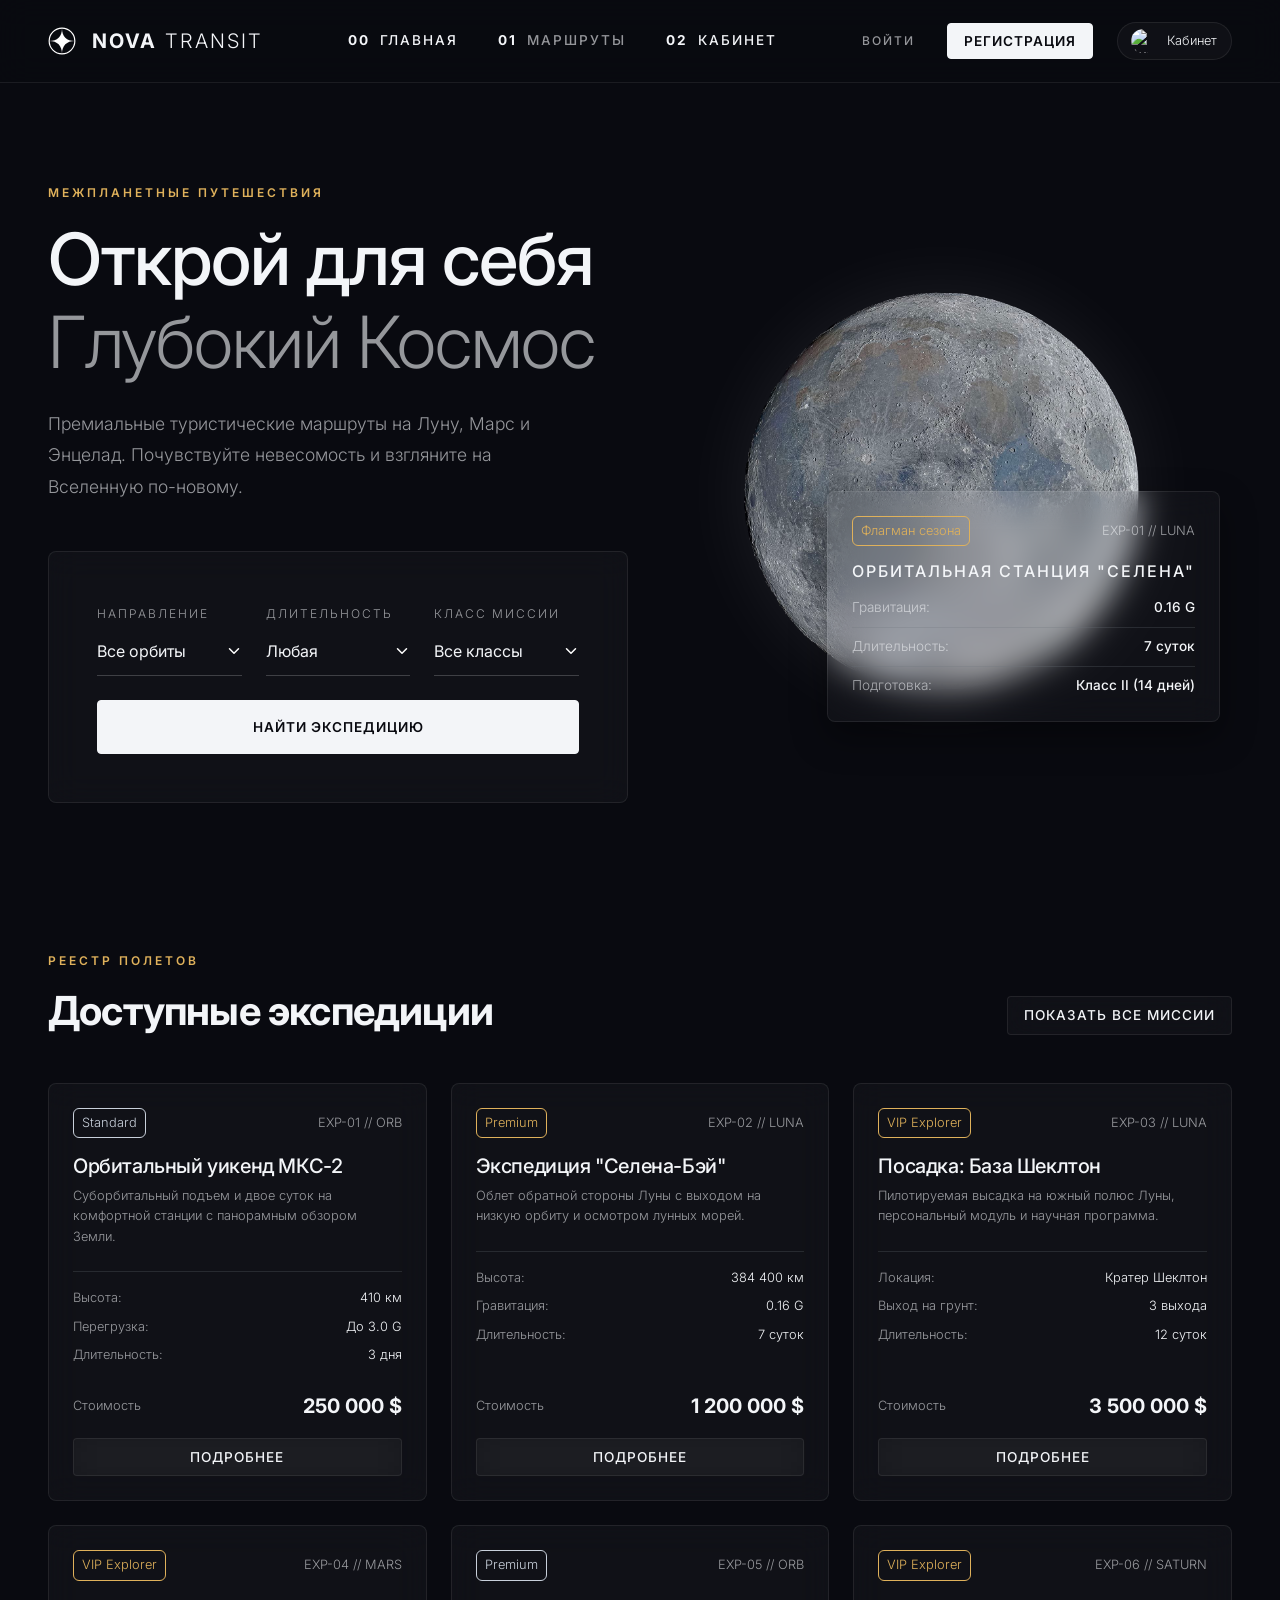
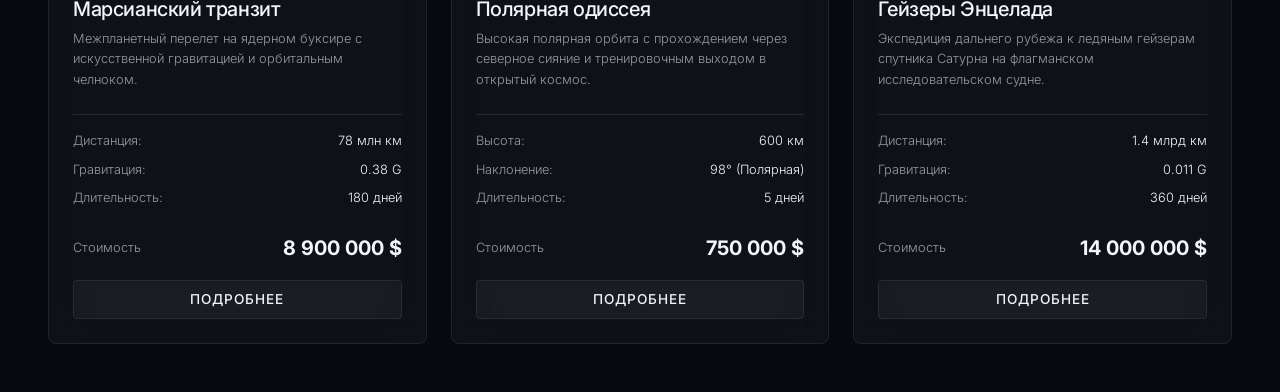
==== J3214/Демьянов Фёдор/lab_02/index.html @ 319d7191 "chore(lab2): init lab2 workspace, setup git branch and install json-server" ====
<!DOCTYPE html>
<html lang="ru" data-bs-theme="dark">

<head>
    <meta charset="UTF-8">
    <meta name="viewport" content="width=device-width, initial-scale=1.0">
    <title>AstroTour | Космический туризм</title>
    <!-- Бутстрап -->
    <link href="https://cdn.jsdelivr.net/npm/bootstrap@5.3.3/dist/css/bootstrap.min.css" rel="stylesheet"
        crossorigin="anonymous">
    <!-- Шрифты от гугла -->
    <link href="https://fonts.googleapis.com/css2?family=Inter:wght@300;400;500;600&display=swap" rel="stylesheet">
    <!-- CSS -->
    <link rel="stylesheet" href="style.css">
</head>

<body>

    <!-- Верхнее меню -->
    <nav class="navbar navbar-expand-lg sticky-top glass-navbar">
        <div class="container-fluid custom-container px-4 px-md-5">
            <a class="navbar-brand d-flex align-items-center gap-2" href="index.html">
                <svg width="28" height="28" viewBox="0 0 24 24" fill="none" xmlns="http://www.w3.org/2000/svg">
                    <circle cx="12" cy="12" r="11" stroke="white" stroke-width="1" />
                    <path d="M12 1 C12 8 16 12 23 12 C16 12 12 16 12 23 C12 16 8 12 1 12 C8 12 12 8 12 1 Z"
                        fill="white" />
                </svg>
                <span class="fw-bold ms-2">Nova</span><span class="fw-light">Transit</span>
            </a>
            <button class="navbar-toggler shadow-none" type="button" data-bs-toggle="collapse"
                data-bs-target="#navbarNav" aria-controls="navbarNav" aria-expanded="false"
                aria-label="Переключатель навигации">
                <span class="navbar-toggler-icon"></span>
            </button>
            <div class="collapse navbar-collapse" id="navbarNav">
                <ul class="navbar-nav mx-auto mb-2 mb-lg-0 gap-4">
                    <li class="nav-item">
                        <a class="nav-link active" aria-current="page" href="index.html"><span
                                class="fw-bold me-1 text-main">00</span> Главная</a>
                    </li>
                    <li class="nav-item">
                        <a class="nav-link" href="#catalog"><span class="fw-bold me-1 text-main">01</span> Маршруты</a>
                    </li>
                    <li class="nav-item">
                        <a class="nav-link active" aria-current="page" href="dashboard.html"><span
                                class="fw-bold me-1 text-main">02</span> Кабинет</a>
                    </li>
                </ul>
                <div class="d-flex align-items-center gap-3 mt-4 mt-lg-0">
                    <a href="login.html" class="nav-link letter-spacing-2 text-uppercase"
                        style="font-size: 0.75rem;">Войти</a>
                    <a href="register.html" class="btn btn-accent"
                        style="font-size: 0.85rem; padding: 0.4rem 1rem;">Регистрация</a>

                    <a href="dashboard.html" class="profile-nav-btn ms-2">
                        <img src="https://ui-avatars.com/api/?name=J+D&background=1a1e29&color=c8d0db&size=32"
                            alt="Avatar" width="24" height="24" class="rounded-circle">
                        <span class="d-none d-sm-inline">Кабинет</span>
                    </a>
                </div>
            </div>
        </div>
    </nav>

    <!-- Главный экран -->
    <section class="hero-section d-flex align-items-center">
        <div class="container-fluid custom-container position-relative z-1 px-4 px-md-5">
            <div class="row align-items-center py-5">

                <!-- Левая колонка -->
                <div class="col-lg-6 col-xl-6 text-center text-lg-start">
                    <span class="badge-premium">Межпланетные путешествия</span>
                    <h1 class="hero-title display-2 mb-4">
                        Открой для себя<br>
                        <span class="fw-light text-muted-custom">Глубокий Космос</span>
                    </h1>
                    <p class="hero-subtitle mb-5 mx-auto mx-lg-0" style="max-width: 500px;">
                        Премиальные туристические маршруты на Луну, Марс и Энцелад. Почувствуйте невесомость и взгляните
                        на Вселенную по-новому.
                    </p>

                    <!-- Панель поиска и фильтрации -->
                    <div id="searchPanel" class="search-panel glass-panel p-4 p-md-5 mt-4">
                        <form class="row g-4">
                            <!-- Верхний ярус: фильтры -->
                            <div class="col-md-4">
                                <label for="destination" class="form-label">Направление</label>
                                <select id="destination" class="form-select glass-input shadow-none">
                                    <option value="" selected>Все орбиты</option>
                                    <option value="earth">Орбита Земли</option>
                                    <option value="moon">Луна</option>
                                    <option value="mars">Марс</option>
                                    <option value="enceladus">Энцелад</option>
                                </select>
                            </div>

                            <div class="col-md-4">
                                <label for="duration" class="form-label">Длительность</label>
                                <select id="duration" class="form-select glass-input shadow-none">
                                    <option value="" selected>Любая</option>
                                    <option value="short">До 7 суток</option>
                                    <option value="long">Более 7 суток</option>
                                </select>
                            </div>

                            <div class="col-md-4">
                                <label for="budget" class="form-label">Класс миссии</label>
                                <select id="budget" class="form-select glass-input shadow-none">
                                    <option value="" selected>Все классы</option>
                                    <option value="standard">Standard</option>
                                    <option value="premium">Premium</option>
                                    <option value="vip">VIP Explorer</option>
                                </select>
                            </div>

                            <!-- Нижний ярус: кнопка -->
                            <div class="col-12 mt-4">
                                <button type="button" id="findMissionBtn"
                                    class="btn btn-accent w-100 py-3 letter-spacing-2 fs-7">
                                    Найти экспедицию
                                </button>
                            </div>
                        </form>
                    </div>
                </div>

                <!-- Правая колонка: динамическая карточка планеты -->
                <div class="col-lg-6 col-xl-6 mt-5 mt-lg-0">
                    <div class="planet-wrapper">
                        <!-- Все 4 изображения предзагружены и наложены друг на друга -->
                        <img src="assets/images/Earth.png" alt="Орбита Земли" class="planet-img" data-planet="earth">
                        <img src="assets/images/Moon.png" alt="Луна" class="planet-img active" data-planet="moon">
                        <img src="assets/images/Mars.png" alt="Марс" class="planet-img" data-planet="mars">
                        <img src="assets/images/Encelade.png" alt="Энцелад" class="planet-img" data-planet="enceladus">

                        <!-- Карточка характеристик поверх них -->
                        <div class="safety-card glass-panel p-4">
                            <div class="d-flex justify-content-between align-items-center mb-3">
                                <span id="heroPlanetBadge" class="badge-gold px-2 py-1 fs-7 rounded">Флагман
                                    сезона</span>
                                <span id="heroPlanetCode" class="text-muted-custom fs-7">EXP-01 // LUNA</span>
                            </div>
                            <h4 id="heroPlanetTitle" class="text-uppercase letter-spacing-2 fs-6 text-main mb-3">
                                Орбитальная станция "Селена"</h4>
                            <ul class="list-unstyled mb-0 safety-list">
                                <li
                                    class="d-flex justify-content-between mb-2 border-bottom border-secondary border-opacity-25 pb-2">
                                    <span class="text-muted-custom">Гравитация:</span>
                                    <span id="heroPlanetGravity" class="fw-medium text-main">0.16 G</span>
                                </li>
                                <li
                                    class="d-flex justify-content-between mb-2 border-bottom border-secondary border-opacity-25 pb-2">
                                    <span class="text-muted-custom">Длительность:</span>
                                    <span id="heroPlanetDuration" class="fw-medium text-main">7 суток</span>
                                </li>
                                <li class="d-flex justify-content-between">
                                    <span class="text-muted-custom">Подготовка:</span>
                                    <span id="heroPlanetTraining" class="fw-medium text-main">Класс II (14 дней)</span>
                                </li>
                            </ul>
                        </div>
                    </div>
                </div>
            </div>
    </section>
    <!-- Секция каталога экспедиций -->
    <section id="catalog" class="py-5">
        <div class="container-fluid custom-container px-4 px-md-5">

            <!-- Заголовок каталога и быстрый сброс -->
            <div class="d-flex flex-column flex-md-row justify-content-between align-items-md-end mb-5">
                <div>
                    <span class="badge-premium">Реестр полетов</span>
                    <h2 class="display-6 fw-bold text-main mb-0">Доступные экспедиции</h2>
                </div>
                <div class="mt-3 mt-md-0 d-flex gap-2">
                    <button type="button" id="resetFilterBtn" class="btn btn-glass fs-7 py-2 px-3">
                        Показать все миссии
                    </button>
                </div>
            </div>

            <!-- Сообщение, если ничего не найдено по фильтрам -->
            <div id="noResults" class="glass-panel text-center p-5 d-none">
                <h4 class="text-main mb-2">Экспедиций не найдено</h4>
                <p class="text-muted-custom mb-4">По выбранным параметрам нет доступных стартовых окон. Попробуйте
                    изменить фильтры.</p>
                <button type="button" class="btn btn-accent py-2 px-4"
                    onclick="document.getElementById('resetFilterBtn').click()">Сбросить фильтры</button>
            </div>

            <!-- Сетка карточек -->
            <div class="row row-cols-1 row-cols-md-2 row-cols-lg-3 g-4" id="missionsGrid">

                <!-- Карточка 1: Орбита Земли (Standard) -->
                <div class="col mission-card-item" data-destination="earth" data-budget="standard"
                    data-duration="short">
                    <div class="glass-panel h-100 p-4 d-flex flex-column justify-content-between">
                        <div>
                            <div class="d-flex justify-content-between align-items-center mb-3">
                                <span class="badge-silver px-2 py-1 fs-7 rounded">Standard</span>
                                <span class="text-muted-custom fs-7">EXP-01 // ORB</span>
                            </div>
                            <h4 class="text-main fs-5 mb-2">Орбитальный уикенд МКС-2</h4>
                            <p class="text-muted-custom fs-7 mb-4">Суборбитальный подъем и двое суток на комфортной
                                станции с панорамным обзором Земли.</p>

                            <div class="border-top border-secondary border-opacity-25 pt-3 mb-4">
                                <div class="d-flex justify-content-between fs-7 mb-2">
                                    <span class="text-muted-custom">Высота:</span>
                                    <span class="text-main">410 км</span>
                                </div>
                                <div class="d-flex justify-content-between fs-7 mb-2">
                                    <span class="text-muted-custom">Перегрузка:</span>
                                    <span class="text-main">До 3.0 G</span>
                                </div>
                                <div class="d-flex justify-content-between fs-7">
                                    <span class="text-muted-custom">Длительность:</span>
                                    <span class="text-main">3 дня</span>
                                </div>
                            </div>
                        </div>
                        <div>
                            <div class="d-flex justify-content-between align-items-center mb-3">
                                <span class="text-muted-custom fs-7">Стоимость</span>
                                <span class="fs-5 fw-bold text-main">250 000 $</span>
                            </div>
                            <a href="tour.html?id=earth" class="btn btn-glass w-100 py-2 fs-7">Подробнее</a>
                        </div>
                    </div>
                </div>

                <!-- Карточка 2: Луна (Premium) -->
                <div class="col mission-card-item" data-destination="moon" data-budget="premium" data-duration="short">
                    <div class="glass-panel h-100 p-4 d-flex flex-column justify-content-between">
                        <div>
                            <div class="d-flex justify-content-between align-items-center mb-3">
                                <span class="badge-gold px-2 py-1 fs-7 rounded">Premium</span>
                                <span class="text-muted-custom fs-7">EXP-02 // LUNA</span>
                            </div>
                            <h4 class="text-main fs-5 mb-2">Экспедиция "Селена-Бэй"</h4>
                            <p class="text-muted-custom fs-7 mb-4">Облет обратной стороны Луны с выходом на низкую
                                орбиту и осмотром лунных морей.</p>

                            <div class="border-top border-secondary border-opacity-25 pt-3 mb-4">
                                <div class="d-flex justify-content-between fs-7 mb-2">
                                    <span class="text-muted-custom">Высота:</span>
                                    <span class="text-main">384 400 км</span>
                                </div>
                                <div class="d-flex justify-content-between fs-7 mb-2">
                                    <span class="text-muted-custom">Гравитация:</span>
                                    <span class="text-main">0.16 G</span>
                                </div>
                                <div class="d-flex justify-content-between fs-7">
                                    <span class="text-muted-custom">Длительность:</span>
                                    <span class="text-main">7 суток</span>
                                </div>
                            </div>
                        </div>
                        <div>
                            <div class="d-flex justify-content-between align-items-center mb-3">
                                <span class="text-muted-custom fs-7">Стоимость</span>
                                <span class="fs-5 fw-bold text-main">1 200 000 $</span>
                            </div>
                            <a href="tour.html?id=moon" class="btn btn-glass w-100 py-2 fs-7">Подробнее</a>
                        </div>
                    </div>
                </div>

                <!-- Карточка 3: Луна (VIP) -->
                <div class="col mission-card-item" data-destination="moon" data-budget="vip" data-duration="long">
                    <div class="glass-panel h-100 p-4 d-flex flex-column justify-content-between">
                        <div>
                            <div class="d-flex justify-content-between align-items-center mb-3">
                                <span class="badge-gold px-2 py-1 fs-7 rounded">VIP Explorer</span>
                                <span class="text-muted-custom fs-7">EXP-03 // LUNA</span>
                            </div>
                            <h4 class="text-main fs-5 mb-2">Посадка: База Шеклтон</h4>
                            <p class="text-muted-custom fs-7 mb-4">Пилотируемая высадка на южный полюс Луны,
                                персональный модуль и научная программа.</p>

                            <div class="border-top border-secondary border-opacity-25 pt-3 mb-4">
                                <div class="d-flex justify-content-between fs-7 mb-2">
                                    <span class="text-muted-custom">Локация:</span>
                                    <span class="text-main">Кратер Шеклтон</span>
                                </div>
                                <div class="d-flex justify-content-between fs-7 mb-2">
                                    <span class="text-muted-custom">Выход на грунт:</span>
                                    <span class="text-main">3 выхода</span>
                                </div>
                                <div class="d-flex justify-content-between fs-7">
                                    <span class="text-muted-custom">Длительность:</span>
                                    <span class="text-main">12 суток</span>
                                </div>
                            </div>
                        </div>
                        <div>
                            <div class="d-flex justify-content-between align-items-center mb-3">
                                <span class="text-muted-custom fs-7">Стоимость</span>
                                <span class="fs-5 fw-bold text-main">3 500 000 $</span>
                            </div>
                            <a href="tour.html?id=moon" class="btn btn-glass w-100 py-2 fs-7">Подробнее</a>
                        </div>
                    </div>
                </div>

                <!-- Карточка 4: Марс (VIP) -->
                <div class="col mission-card-item" data-destination="mars" data-budget="vip" data-duration="long">
                    <div class="glass-panel h-100 p-4 d-flex flex-column justify-content-between">
                        <div>
                            <div class="d-flex justify-content-between align-items-center mb-3">
                                <span class="badge-gold px-2 py-1 fs-7 rounded">VIP Explorer</span>
                                <span class="text-muted-custom fs-7">EXP-04 // MARS</span>
                            </div>
                            <h4 class="text-main fs-5 mb-2">Марсианский транзит</h4>
                            <p class="text-muted-custom fs-7 mb-4">Межпланетный перелет на ядерном буксире с
                                искусственной гравитацией и орбитальным челноком.</p>

                            <div class="border-top border-secondary border-opacity-25 pt-3 mb-4">
                                <div class="d-flex justify-content-between fs-7 mb-2">
                                    <span class="text-muted-custom">Дистанция:</span>
                                    <span class="text-main">78 млн км</span>
                                </div>
                                <div class="d-flex justify-content-between fs-7 mb-2">
                                    <span class="text-muted-custom">Гравитация:</span>
                                    <span class="text-main">0.38 G</span>
                                </div>
                                <div class="d-flex justify-content-between fs-7">
                                    <span class="text-muted-custom">Длительность:</span>
                                    <span class="text-main">180 дней</span>
                                </div>
                            </div>
                        </div>
                        <div>
                            <div class="d-flex justify-content-between align-items-center mb-3">
                                <span class="text-muted-custom fs-7">Стоимость</span>
                                <span class="fs-5 fw-bold text-main">8 900 000 $</span>
                            </div>
                            <a href="tour.html?id=mars" class="btn btn-glass w-100 py-2 fs-7">Подробнее</a>
                        </div>
                    </div>
                </div>

                <!-- Карточка 5: Земля / Орбита (Premium) -->
                <div class="col mission-card-item" data-destination="earth" data-budget="premium" data-duration="short">
                    <div class="glass-panel h-100 p-4 d-flex flex-column justify-content-between">
                        <div>
                            <div class="d-flex justify-content-between align-items-center mb-3">
                                <span class="badge-silver px-2 py-1 fs-7 rounded">Premium</span>
                                <span class="text-muted-custom fs-7">EXP-05 // ORB</span>
                            </div>
                            <h4 class="text-main fs-5 mb-2">Полярная одиссея</h4>
                            <p class="text-muted-custom fs-7 mb-4">Высокая полярная орбита с прохождением через северное
                                сияние и тренировочным выходом в открытый космос.</p>

                            <div class="border-top border-secondary border-opacity-25 pt-3 mb-4">
                                <div class="d-flex justify-content-between fs-7 mb-2">
                                    <span class="text-muted-custom">Высота:</span>
                                    <span class="text-main">600 км</span>
                                </div>
                                <div class="d-flex justify-content-between fs-7 mb-2">
                                    <span class="text-muted-custom">Наклонение:</span>
                                    <span class="text-main">98° (Полярная)</span>
                                </div>
                                <div class="d-flex justify-content-between fs-7">
                                    <span class="text-muted-custom">Длительность:</span>
                                    <span class="text-main">5 дней</span>
                                </div>
                            </div>
                        </div>
                        <div>
                            <div class="d-flex justify-content-between align-items-center mb-3">
                                <span class="text-muted-custom fs-7">Стоимость</span>
                                <span class="fs-5 fw-bold text-main">750 000 $</span>
                            </div>
                            <a href="tour.html?id=earth" class="btn btn-glass w-100 py-2 fs-7">Подробнее</a>
                        </div>
                    </div>
                </div>

                <!-- Карточка 6: Энцелад (VIP) -->
                <div class="col mission-card-item" data-destination="enceladus" data-budget="vip" data-duration="long">
                    <div class="glass-panel h-100 p-4 d-flex flex-column justify-content-between">
                        <div>
                            <div class="d-flex justify-content-between align-items-center mb-3">
                                <span class="badge-gold px-2 py-1 fs-7 rounded">VIP Explorer</span>
                                <span class="text-muted-custom fs-7">EXP-06 // SATURN</span>
                            </div>
                            <h4 class="text-main fs-5 mb-2">Гейзеры Энцелада</h4>
                            <p class="text-muted-custom fs-7 mb-4">Экспедиция дальнего рубежа к ледяным гейзерам
                                спутника Сатурна на флагманском исследовательском судне.</p>

                            <div class="border-top border-secondary border-opacity-25 pt-3 mb-4">
                                <div class="d-flex justify-content-between fs-7 mb-2">
                                    <span class="text-muted-custom">Дистанция:</span>
                                    <span class="text-main">1.4 млрд км</span>
                                </div>
                                <div class="d-flex justify-content-between fs-7 mb-2">
                                    <span class="text-muted-custom">Гравитация:</span>
                                    <span class="text-main">0.011 G</span>
                                </div>
                                <div class="d-flex justify-content-between fs-7">
                                    <span class="text-muted-custom">Длительность:</span>
                                    <span class="text-main">360 дней</span>
                                </div>
                            </div>
                        </div>
                        <div>
                            <div class="d-flex justify-content-between align-items-center mb-3">
                                <span class="text-muted-custom fs-7">Стоимость</span>
                                <span class="fs-5 fw-bold text-main">14 000 000 $</span>
                            </div>
                            <a href="tour.html?id=enceladus" class="btn btn-glass w-100 py-2 fs-7">Подробнее</a>
                        </div>
                    </div>
                </div>

            </div>
        </div>
    </section>

    <!-- Скрипты бутстрапа -->
    <script src="https://cdn.jsdelivr.net/npm/bootstrap@5.3.3/dist/js/bootstrap.bundle.min.js"
        crossorigin="anonymous"></script>

    <!-- Основная логика страницы -->
    <script>
        document.addEventListener('DOMContentLoaded', () => {
            const findBtn = document.getElementById('findMissionBtn');
            const resetBtn = document.getElementById('resetFilterBtn');
            const destinationSelect = document.getElementById('destination');
            const durationSelect = document.getElementById('duration');
            const budgetSelect = document.getElementById('budget');
            const searchPanel = document.getElementById('searchPanel');
            const cards = document.querySelectorAll('.mission-card-item');
            const noResults = document.getElementById('noResults');
            const catalogSection = document.getElementById('catalog');

            const planetsInfo = {
                earth: {
                    title: 'Орбитальная станция МКС-2',
                    code: 'EXP-00 // ORBIT',
                    gravity: '0.00 G (Невесомость)',
                    duration: '3-5 суток',
                    training: 'Класс I (3 дня)',
                    badge: 'Околоземная орбита'
                },
                moon: {
                    title: 'Орбитальная станция "Селена"',
                    code: 'EXP-01 // LUNA',
                    gravity: '0.16 G',
                    duration: '7 суток',
                    training: 'Класс II (14 дней)',
                    badge: 'Флагман сезона'
                },
                mars: {
                    title: 'Марсианский аванпост',
                    code: 'EXP-04 // MARS',
                    gravity: '0.38 G',
                    duration: '180 суток',
                    training: 'Класс IV (3 мес.)',
                    badge: 'Дальний рубеж'
                },
                enceladus: {
                    title: 'Гейзеры Энцелада',
                    code: 'EXP-06 // SATURN',
                    gravity: '0.011 G',
                    duration: '360 суток',
                    training: 'Класс V (1 год)',
                    badge: 'Глубокий космос'
                }
            };

            // Плавная смена визуала планеты при выборе направления
            destinationSelect.addEventListener('change', () => {
                const selected = destinationSelect.value;
                const data = planetsInfo[selected];

                // Если выбрано "Все направления", возвращаем вид Луны по умолчанию
                const targetPlanet = data ? selected : 'moon';
                const displayData = data || planetsInfo['moon'];

                document.querySelectorAll('.planet-img').forEach(img => {
                    if (img.getAttribute('data-planet') === targetPlanet) {
                        img.classList.add('active');
                    } else {
                        img.classList.remove('active');
                    }
                });

                document.getElementById('heroPlanetTitle').textContent = displayData.title;
                document.getElementById('heroPlanetCode').textContent = displayData.code;
                document.getElementById('heroPlanetGravity').textContent = displayData.gravity;
                document.getElementById('heroPlanetDuration').textContent = displayData.duration;
                document.getElementById('heroPlanetTraining').textContent = displayData.training;
                document.getElementById('heroPlanetBadge').textContent = displayData.badge;
            });

            // Свечение панели при выборе премиум-тарифов
            budgetSelect.addEventListener('change', () => {
                searchPanel.classList.remove('glow-premium', 'glow-vip');
                if (budgetSelect.value === 'premium') {
                    searchPanel.classList.add('glow-premium');
                } else if (budgetSelect.value === 'vip') {
                    searchPanel.classList.add('glow-vip');
                }
            });

            // Комплексная фильтрация по трем параметрам
            function filterMissions() {
                const dest = destinationSelect.value;
                const dur = durationSelect.value;
                const bud = budgetSelect.value;
                let visibleCount = 0;

                cards.forEach(card => {
                    const cardDest = card.getAttribute('data-destination');
                    const cardDur = card.getAttribute('data-duration');
                    const cardBud = card.getAttribute('data-budget');

                    const matchDest = !dest || dest === cardDest;
                    const matchDur = !dur || dur === cardDur;
                    const matchBud = !bud || bud === cardBud;

                    if (matchDest && matchDur && matchBud) {
                        card.classList.remove('d-none');
                        visibleCount++;
                    } else {
                        card.classList.add('d-none');
                    }
                });

                if (visibleCount === 0) {
                    noResults.classList.remove('d-none');
                } else {
                    noResults.classList.add('d-none');
                }

                catalogSection.scrollIntoView({ behavior: 'smooth' });
            }

            findBtn.addEventListener('click', filterMissions);

            resetBtn.addEventListener('click', () => {
                destinationSelect.value = '';
                durationSelect.value = '';
                budgetSelect.value = '';
                searchPanel.classList.remove('glow-premium', 'glow-vip');
                destinationSelect.dispatchEvent(new Event('change'));
                cards.forEach(card => card.classList.remove('d-none'));
                noResults.classList.add('d-none');
                catalogSection.scrollIntoView({ behavior: 'smooth' });
            });
        });
    </script>
</body>

</html>
---- J3214/Демьянов Фёдор/lab_02/style.css ----
:root {
    /* Базовые фоны и слои */
    --bg-dark: #090a10;
    --bg-surface: #11141d;
    --glass-bg: rgba(255, 255, 255, 0.03);
    --glass-border: rgba(255, 255, 255, 0.08);
    --glass-border-hover: rgba(255, 255, 255, 0.2);
    --glass-blur: blur(16px);

    /* Текст */
    --text-main: #f3f5f8;
    --text-muted: rgba(243, 245, 248, 0.6);

    /* Металлические и глубокие акценты */
    --accent-blue: #2c4a75;
    --accent-blue-light: #6a95cc;
    --accent-silver: #c8d0db;
    --accent-gold: #dfb15b;

    /* Деликатные свечения */
    --glow-silver: 0 0 20px rgba(200, 208, 219, 0.12);
    --glow-gold: 0 0 25px rgba(223, 177, 91, 0.3);
    --glow-blue: 0 0 25px rgba(44, 74, 117, 0.25);
}

body {
    background-color: var(--bg-dark);
    color: var(--text-main);
    font-family: 'Inter', -apple-system, BlinkMacSystemFont, "Segoe UI", Roboto, sans-serif;
    font-weight: 300;
    overflow-x: hidden;
    line-height: 1.6;
    background-image:
        linear-gradient(rgba(9, 10, 16, 0.92), rgba(9, 10, 16, 0.96)),
        url('assets/images/background.png');
    background-size: cover;
    background-position: center;
    background-repeat: no-repeat;
    background-attachment: fixed;
}

h1,
h2,
h3,
h4,
h5,
h6 {
    font-weight: 500;
    letter-spacing: -0.02em;
    color: var(--text-main);
}

.text-main {
    color: var(--text-main);
}

.text-muted-custom {
    color: var(--text-muted);
}

.letter-spacing-2 {
    letter-spacing: 2px;
}

.fs-7 {
    font-size: 0.8rem;
}

/* Контейнеры */
.custom-container {
    max-width: 1440px;
    margin: 0 auto;
}

/* Навбар */
.glass-navbar {
    background: rgba(9, 10, 16, 0.8);
    backdrop-filter: var(--glass-blur);
    -webkit-backdrop-filter: var(--glass-blur);
    border-bottom: 1px solid var(--glass-border);
    transition: all 0.3s ease;
    padding-top: 1.25rem;
    padding-bottom: 1.25rem;
}

.glass-navbar .navbar-brand {
    font-size: 1.25rem;
    color: var(--text-main);
    letter-spacing: 2px;
    text-transform: uppercase;
}

.glass-navbar .nav-link {
    color: var(--text-muted);
    font-size: 0.85rem;
    font-weight: 500;
    letter-spacing: 2px;
    text-transform: uppercase;
    transition: color 0.3s ease;
    padding: 0.5rem 1rem;
}

.glass-navbar .nav-link:hover,
.glass-navbar .nav-link.active {
    color: var(--text-main);
}

.navbar-toggler {
    border: none;
}

.navbar-toggler:focus {
    box-shadow: none;
}

.navbar-toggler-icon {
    background-image: url("data:image/svg+xml,%3csvg xmlns='http://www.w3.org/2000/svg' viewBox='0 0 30 30'%3e%3cpath stroke='rgba%28255, 255, 255, 1%29' stroke-linecap='round' stroke-miterlimit='10' stroke-width='2' d='M4 7h22M4 15h22M4 23h22'/%3e%3c/svg%3e");
}

/* Кнопки */
.btn-glass {
    background: var(--glass-bg);
    border: 1px solid var(--glass-border);
    color: var(--text-main);
    backdrop-filter: var(--glass-blur);
    border-radius: 4px;
    padding: 0.75rem 2rem;
    font-size: 0.85rem;
    font-weight: 500;
    letter-spacing: 1px;
    text-transform: uppercase;
    transition: all 0.3s ease;
}

.btn-glass:hover {
    background: rgba(255, 255, 255, 0.08);
    border-color: var(--glass-border-hover);
    color: var(--text-main);
    box-shadow: var(--glow-silver);
}

.btn-accent {
    background: var(--text-main);
    border: 1px solid var(--text-main);
    color: var(--bg-dark);
    border-radius: 4px;
    padding: 0.75rem 2rem;
    font-size: 0.85rem;
    font-weight: 600;
    letter-spacing: 1px;
    text-transform: uppercase;
    transition: all 0.3s ease;
}

.btn-accent:hover {
    background: transparent;
    color: var(--text-main);
    border-color: var(--text-main);
    box-shadow: var(--glow-silver);
}

/* Главный блок */
.hero-section {
    min-height: calc(100vh - 90px);
    position: relative;
    padding: 3rem 0;
}

.hero-title {
    font-weight: 500;
    line-height: 1.15;
    letter-spacing: -1px;
}

.hero-subtitle {
    color: var(--text-muted);
    font-weight: 300;
    font-size: 1.1rem;
    line-height: 1.8;
}

.badge-premium {
    font-size: 0.75rem;
    letter-spacing: 3px;
    text-transform: uppercase;
    color: var(--accent-gold);
    font-weight: 600;
    margin-bottom: 1rem;
    display: inline-block;
}

/* Стеклянные панели и инпуты */
.glass-panel {
    background: var(--glass-bg);
    border: 1px solid var(--glass-border);
    backdrop-filter: var(--glass-blur);
    -webkit-backdrop-filter: var(--glass-blur);
    border-radius: 8px;
}

#searchPanel {
    transition: border-color 0.3s ease, box-shadow 0.3s ease;
}

.glow-premium {
    box-shadow: var(--glow-silver);
    border-color: rgba(200, 208, 219, 0.35);
}

.glow-vip {
    box-shadow: var(--glow-gold);
    border-color: rgba(223, 177, 91, 0.5);
}

.glass-input {
    background: transparent;
    border: none;
    border-bottom: 1px solid rgba(255, 255, 255, 0.2);
    border-radius: 0;
    color: var(--text-main);
    padding: 0.75rem 0;
    font-weight: 400;
    transition: all 0.3s ease;
}

.glass-input:focus {
    background: transparent;
    border-color: var(--accent-silver);
    box-shadow: none;
    color: var(--text-main);
}

select.glass-input {
    appearance: none;
    background-image: url("data:image/svg+xml,%3csvg xmlns='http://www.w3.org/2000/svg' viewBox='0 0 16 16'%3e%3cpath fill='none' stroke='%23ffffff' stroke-linecap='round' stroke-linejoin='round' stroke-width='2' d='m2 5 6 6 6-6'/%3e%3c/svg%3e");
    background-repeat: no-repeat;
    background-position: right 0 center;
    background-size: 16px 12px;
    cursor: pointer;
    padding-right: 1.5rem;
}

select.glass-input option {
    background-color: var(--bg-surface);
    color: var(--text-main);
}

input[type="date"].glass-input::-webkit-calendar-picker-indicator {
    filter: invert(1);
    opacity: 0.7;
    cursor: pointer;
}

.form-label {
    font-size: 0.75rem;
    letter-spacing: 2px;
    color: var(--text-muted);
    text-transform: uppercase;
    margin-bottom: 0.25rem;
}

/* Блоки планет с анимацией смены*/
.planet-wrapper {
    position: relative;
    height: 100%;
    min-height: 480px;
    display: flex;
    align-items: center;
    justify-content: center;
}

/* Все планеты зафиксированы по центру, скрыты размытием и уменьшением */
.planet-img {
    position: absolute;
    top: 50%;
    left: 50%;
    max-width: 100%;
    height: auto;
    max-height: 420px;
    object-fit: contain;
    pointer-events: none;

    /* Состояние неактивной планеты */
    opacity: 0;
    transform: translate(-50%, -50%) scale(0.92);
    filter: drop-shadow(0 0 35px rgba(255, 255, 255, 0.08)) blur(16px);

    /* Плавная кривая замедления*/
    transition: opacity 0.6s cubic-bezier(0.16, 1, 0.3, 1),
        transform 0.6s cubic-bezier(0.16, 1, 0.3, 1),
        filter 0.6s cubic-bezier(0.16, 1, 0.3, 1);
}

/* Активная планета: резкая, в полном масштабе */
.planet-img.active {
    opacity: 1;
    transform: translate(-50%, -50%) scale(1);
    filter: drop-shadow(0 0 35px rgba(255, 255, 255, 0.08)) blur(0px);
}

.safety-card {
    position: absolute;
    bottom: 2%;
    right: 2%;
    z-index: 2;
    min-width: 300px;
    box-shadow: 0 15px 35px rgba(0, 0, 0, 0.4);
}

.safety-list li {
    font-size: 0.85rem;
}

/* Bento Grid карточки дашборда */
.bento-card {
    background: var(--glass-bg);
    border: 1px solid var(--glass-border);
    backdrop-filter: var(--glass-blur);
    -webkit-backdrop-filter: var(--glass-blur);
    border-radius: 12px;
    overflow: hidden;
    height: 100%;
    transition: border-color 0.3s ease, box-shadow 0.3s ease;
}

.bento-card:hover {
    border-color: var(--glass-border-hover);
}

/* Сдержанные бейджи */
.badge-silver {
    border: 1px solid var(--accent-silver);
    color: var(--accent-silver);
    background: transparent;
}

.badge-gold {
    border: 1px solid var(--accent-gold);
    color: var(--accent-gold);
    background: transparent;
}

.badge-blue {
    border: 1px solid var(--accent-blue-light);
    color: var(--accent-blue-light);
    background: transparent;
}

/* Прозрачная таблица */
.table-transparent {
    --bs-table-bg: transparent;
    --bs-table-color: var(--text-main);
    --bs-table-border-color: rgba(255, 255, 255, 0.08);
}

.table-transparent th,
.table-transparent td {
    background-color: transparent;
}

/* Тумблеры */
.form-switch .form-check-input {
    width: 2.4em;
    height: 1.2em;
    cursor: pointer;
    background-color: rgba(255, 255, 255, 0.15);
    border: none;
}

.form-switch .form-check-input:checked {
    background-color: var(--accent-blue-light);
}

/* Лаконичная кнопка профиля в навбаре */
.profile-nav-btn {
    display: flex;
    align-items: center;
    gap: 0.75rem;
    padding: 0.35rem 0.85rem;
    border: 1px solid var(--glass-border);
    border-radius: 20px;
    background: var(--glass-bg);
    color: var(--text-main);
    text-decoration: none;
    font-size: 0.8rem;
    transition: all 0.3s ease;
}

.profile-nav-btn:hover {
    border-color: var(--glass-border-hover);
    color: var(--text-main);
    box-shadow: var(--glow-silver);
}
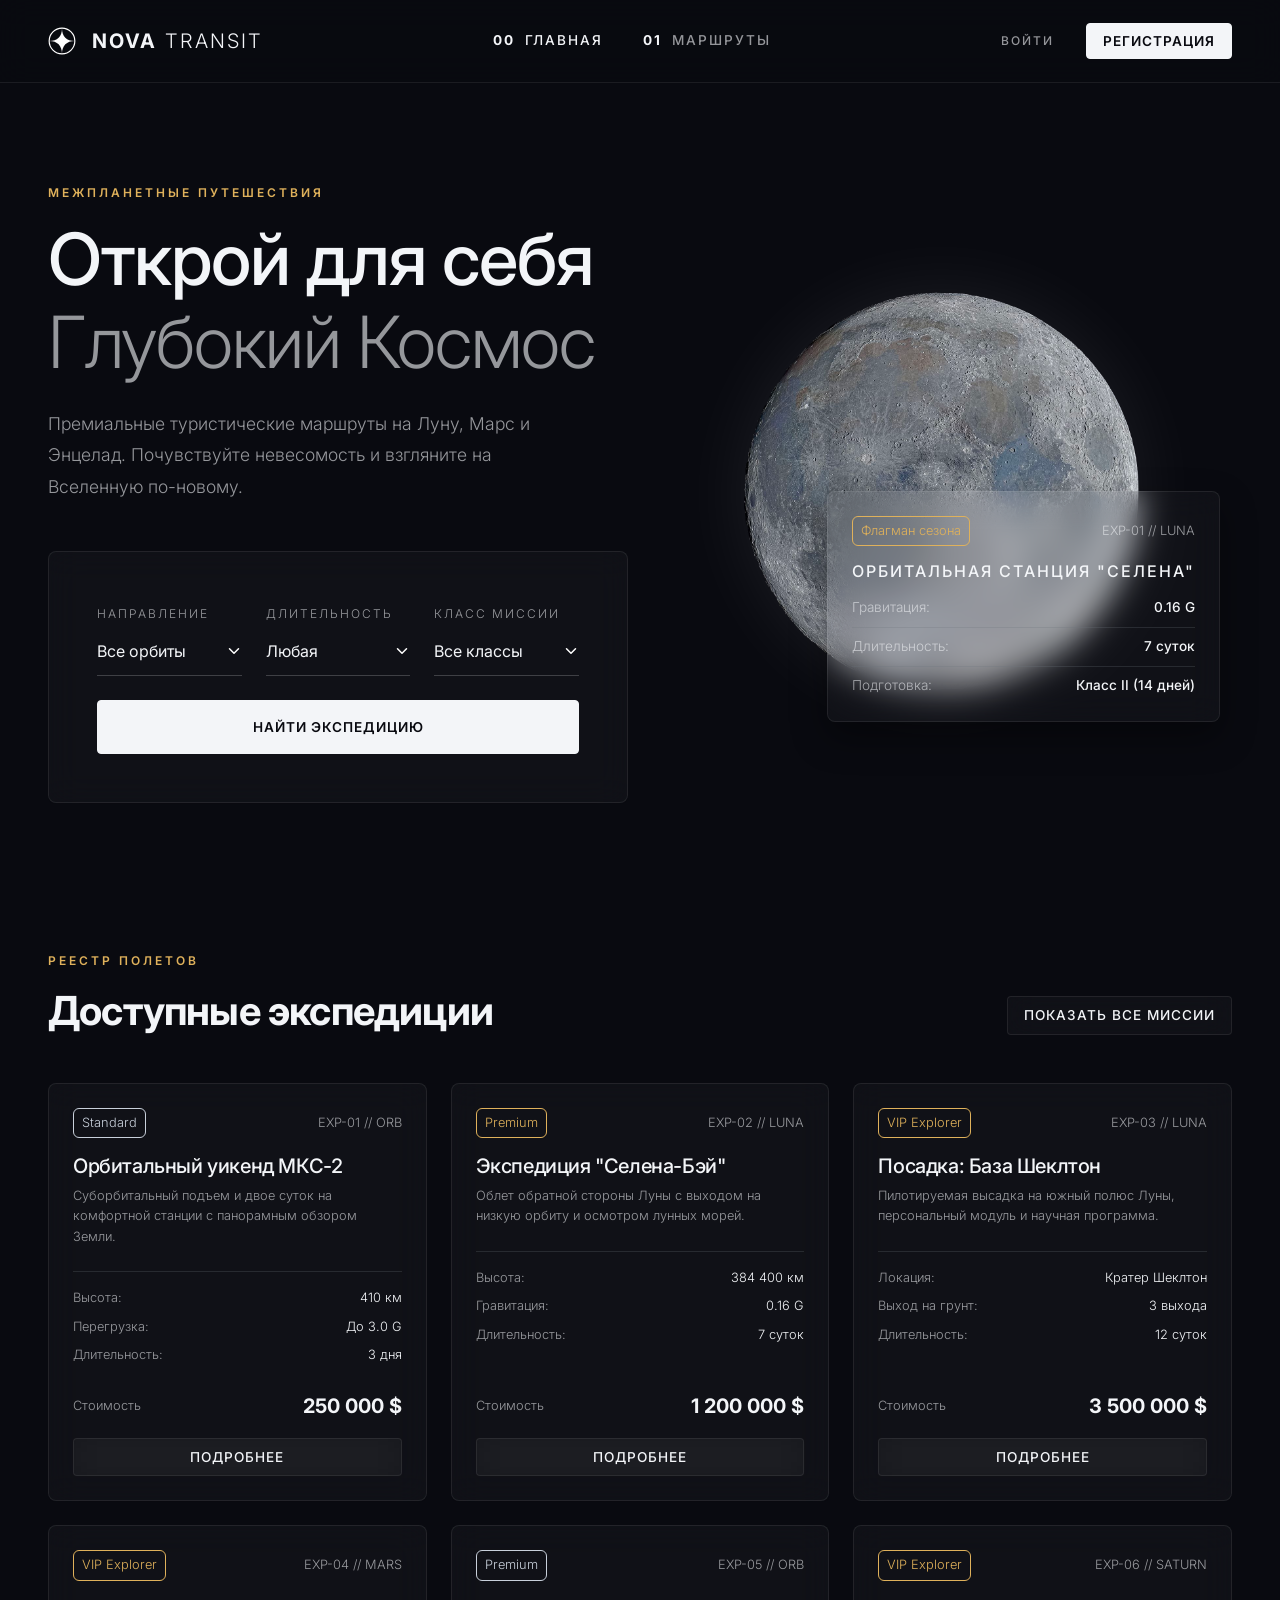
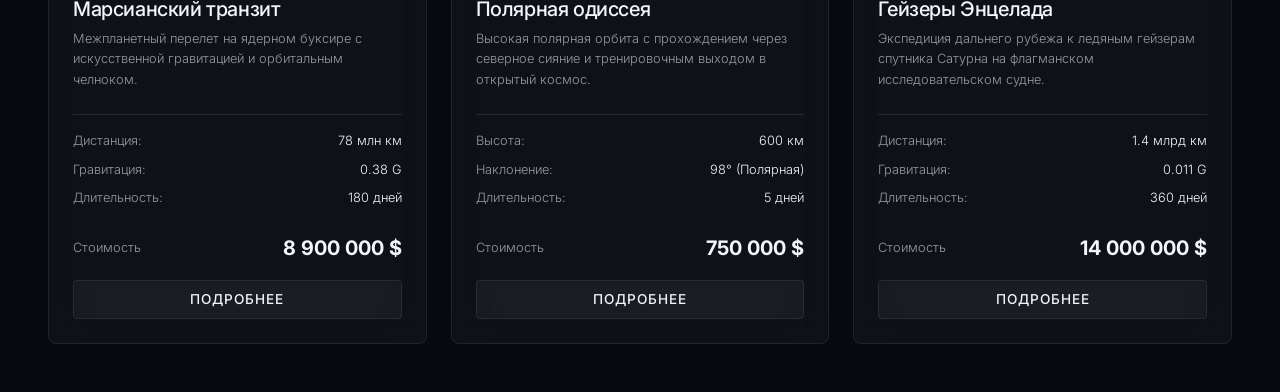
==== commit ccf36ea5: "feat(auth): complete session UI sync, route guards and layout alignment" ====
--- a/J3214/Демьянов Фёдор/lab_02/index.html
+++ b/J3214/Демьянов Фёдор/lab_02/index.html
@@ -423,6 +423,10 @@
     <script src="https://cdn.jsdelivr.net/npm/bootstrap@5.3.3/dist/js/bootstrap.bundle.min.js"
         crossorigin="anonymous"></script>
 
+    <!-- Скрипты сетевого взаимодействия и авторизации -->
+    <script src="js/api.js"></script>
+    <script src="js/auth.js"></script>
+
     <!-- Основная логика страницы -->
     <script>
         document.addEventListener('DOMContentLoaded', () => {
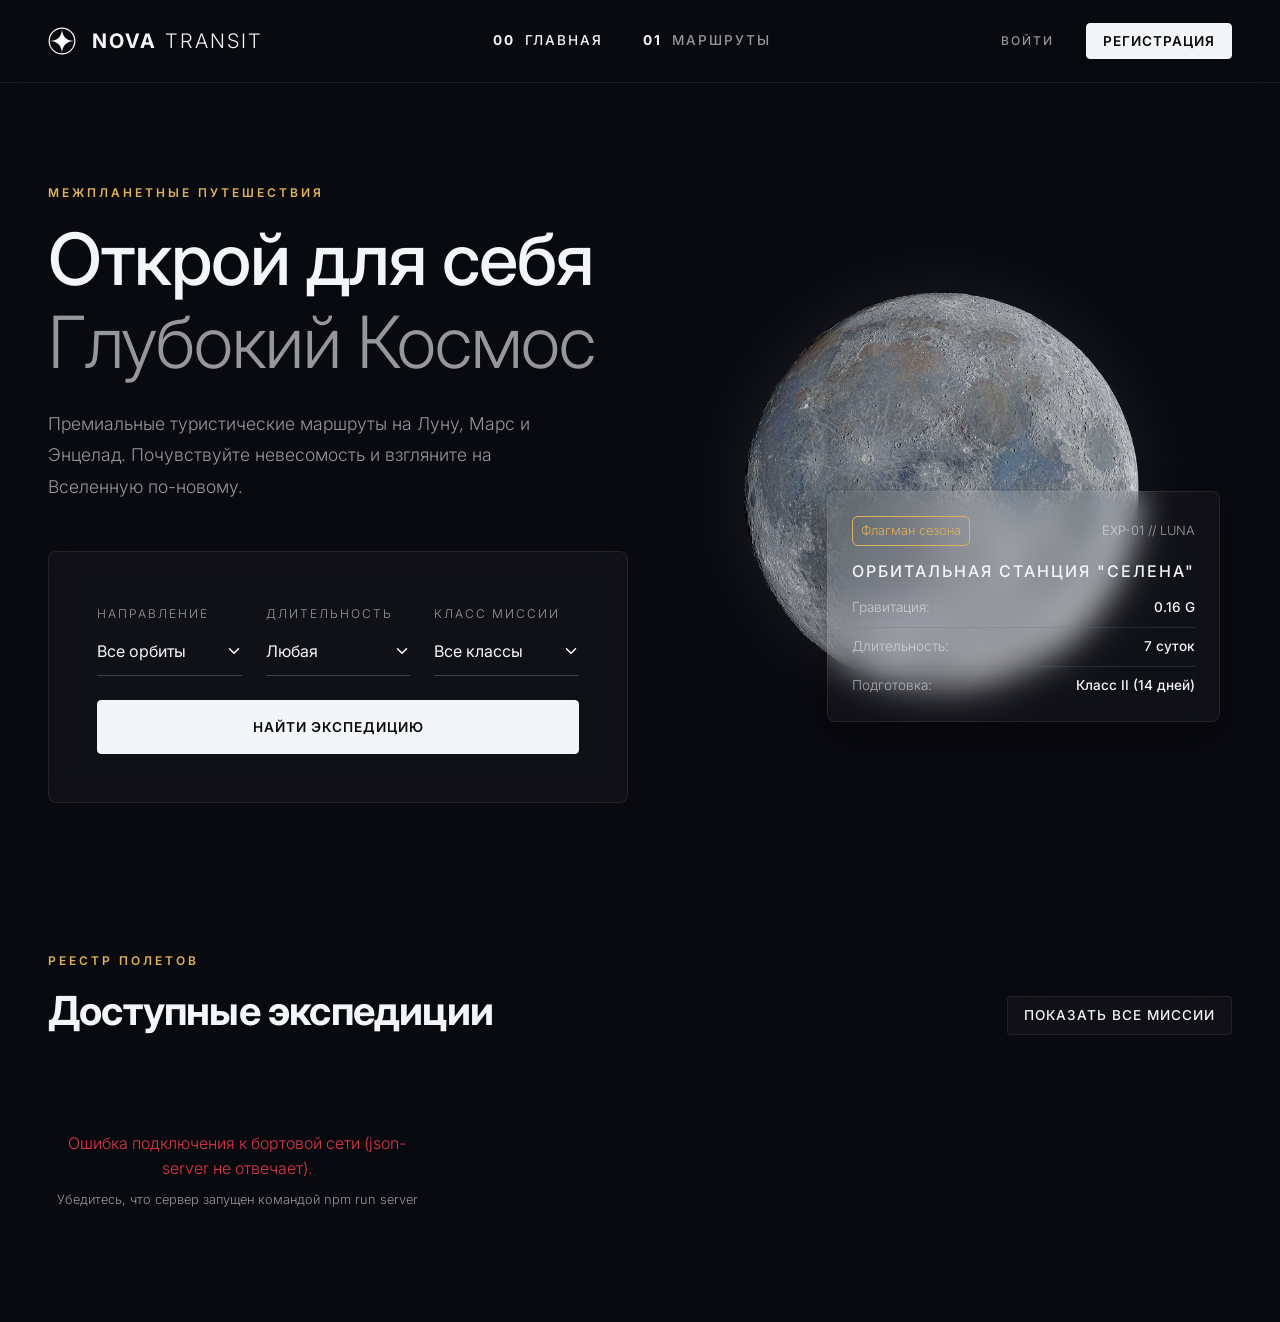
==== commit d0b91387: "feat(catalog): integrate dynamic tours fetching, catalog rendering and booking API" ====
--- a/J3214/Демьянов Фёдор/lab_02/index.html
+++ b/J3214/Демьянов Фёдор/lab_02/index.html
@@ -189,233 +189,8 @@
                     onclick="document.getElementById('resetFilterBtn').click()">Сбросить фильтры</button>
             </div>
 
-            <!-- Сетка карточек -->
-            <div class="row row-cols-1 row-cols-md-2 row-cols-lg-3 g-4" id="missionsGrid">
-
-                <!-- Карточка 1: Орбита Земли (Standard) -->
-                <div class="col mission-card-item" data-destination="earth" data-budget="standard"
-                    data-duration="short">
-                    <div class="glass-panel h-100 p-4 d-flex flex-column justify-content-between">
-                        <div>
-                            <div class="d-flex justify-content-between align-items-center mb-3">
-                                <span class="badge-silver px-2 py-1 fs-7 rounded">Standard</span>
-                                <span class="text-muted-custom fs-7">EXP-01 // ORB</span>
-                            </div>
-                            <h4 class="text-main fs-5 mb-2">Орбитальный уикенд МКС-2</h4>
-                            <p class="text-muted-custom fs-7 mb-4">Суборбитальный подъем и двое суток на комфортной
-                                станции с панорамным обзором Земли.</p>
-
-                            <div class="border-top border-secondary border-opacity-25 pt-3 mb-4">
-                                <div class="d-flex justify-content-between fs-7 mb-2">
-                                    <span class="text-muted-custom">Высота:</span>
-                                    <span class="text-main">410 км</span>
-                                </div>
-                                <div class="d-flex justify-content-between fs-7 mb-2">
-                                    <span class="text-muted-custom">Перегрузка:</span>
-                                    <span class="text-main">До 3.0 G</span>
-                                </div>
-                                <div class="d-flex justify-content-between fs-7">
-                                    <span class="text-muted-custom">Длительность:</span>
-                                    <span class="text-main">3 дня</span>
-                                </div>
-                            </div>
-                        </div>
-                        <div>
-                            <div class="d-flex justify-content-between align-items-center mb-3">
-                                <span class="text-muted-custom fs-7">Стоимость</span>
-                                <span class="fs-5 fw-bold text-main">250 000 $</span>
-                            </div>
-                            <a href="tour.html?id=earth" class="btn btn-glass w-100 py-2 fs-7">Подробнее</a>
-                        </div>
-                    </div>
-                </div>
-
-                <!-- Карточка 2: Луна (Premium) -->
-                <div class="col mission-card-item" data-destination="moon" data-budget="premium" data-duration="short">
-                    <div class="glass-panel h-100 p-4 d-flex flex-column justify-content-between">
-                        <div>
-                            <div class="d-flex justify-content-between align-items-center mb-3">
-                                <span class="badge-gold px-2 py-1 fs-7 rounded">Premium</span>
-                                <span class="text-muted-custom fs-7">EXP-02 // LUNA</span>
-                            </div>
-                            <h4 class="text-main fs-5 mb-2">Экспедиция "Селена-Бэй"</h4>
-                            <p class="text-muted-custom fs-7 mb-4">Облет обратной стороны Луны с выходом на низкую
-                                орбиту и осмотром лунных морей.</p>
-
-                            <div class="border-top border-secondary border-opacity-25 pt-3 mb-4">
-                                <div class="d-flex justify-content-between fs-7 mb-2">
-                                    <span class="text-muted-custom">Высота:</span>
-                                    <span class="text-main">384 400 км</span>
-                                </div>
-                                <div class="d-flex justify-content-between fs-7 mb-2">
-                                    <span class="text-muted-custom">Гравитация:</span>
-                                    <span class="text-main">0.16 G</span>
-                                </div>
-                                <div class="d-flex justify-content-between fs-7">
-                                    <span class="text-muted-custom">Длительность:</span>
-                                    <span class="text-main">7 суток</span>
-                                </div>
-                            </div>
-                        </div>
-                        <div>
-                            <div class="d-flex justify-content-between align-items-center mb-3">
-                                <span class="text-muted-custom fs-7">Стоимость</span>
-                                <span class="fs-5 fw-bold text-main">1 200 000 $</span>
-                            </div>
-                            <a href="tour.html?id=moon" class="btn btn-glass w-100 py-2 fs-7">Подробнее</a>
-                        </div>
-                    </div>
-                </div>
-
-                <!-- Карточка 3: Луна (VIP) -->
-                <div class="col mission-card-item" data-destination="moon" data-budget="vip" data-duration="long">
-                    <div class="glass-panel h-100 p-4 d-flex flex-column justify-content-between">
-                        <div>
-                            <div class="d-flex justify-content-between align-items-center mb-3">
-                                <span class="badge-gold px-2 py-1 fs-7 rounded">VIP Explorer</span>
-                                <span class="text-muted-custom fs-7">EXP-03 // LUNA</span>
-                            </div>
-                            <h4 class="text-main fs-5 mb-2">Посадка: База Шеклтон</h4>
-                            <p class="text-muted-custom fs-7 mb-4">Пилотируемая высадка на южный полюс Луны,
-                                персональный модуль и научная программа.</p>
-
-                            <div class="border-top border-secondary border-opacity-25 pt-3 mb-4">
-                                <div class="d-flex justify-content-between fs-7 mb-2">
-                                    <span class="text-muted-custom">Локация:</span>
-                                    <span class="text-main">Кратер Шеклтон</span>
-                                </div>
-                                <div class="d-flex justify-content-between fs-7 mb-2">
-                                    <span class="text-muted-custom">Выход на грунт:</span>
-                                    <span class="text-main">3 выхода</span>
-                                </div>
-                                <div class="d-flex justify-content-between fs-7">
-                                    <span class="text-muted-custom">Длительность:</span>
-                                    <span class="text-main">12 суток</span>
-                                </div>
-                            </div>
-                        </div>
-                        <div>
-                            <div class="d-flex justify-content-between align-items-center mb-3">
-                                <span class="text-muted-custom fs-7">Стоимость</span>
-                                <span class="fs-5 fw-bold text-main">3 500 000 $</span>
-                            </div>
-                            <a href="tour.html?id=moon" class="btn btn-glass w-100 py-2 fs-7">Подробнее</a>
-                        </div>
-                    </div>
-                </div>
-
-                <!-- Карточка 4: Марс (VIP) -->
-                <div class="col mission-card-item" data-destination="mars" data-budget="vip" data-duration="long">
-                    <div class="glass-panel h-100 p-4 d-flex flex-column justify-content-between">
-                        <div>
-                            <div class="d-flex justify-content-between align-items-center mb-3">
-                                <span class="badge-gold px-2 py-1 fs-7 rounded">VIP Explorer</span>
-                                <span class="text-muted-custom fs-7">EXP-04 // MARS</span>
-                            </div>
-                            <h4 class="text-main fs-5 mb-2">Марсианский транзит</h4>
-                            <p class="text-muted-custom fs-7 mb-4">Межпланетный перелет на ядерном буксире с
-                                искусственной гравитацией и орбитальным челноком.</p>
-
-                            <div class="border-top border-secondary border-opacity-25 pt-3 mb-4">
-                                <div class="d-flex justify-content-between fs-7 mb-2">
-                                    <span class="text-muted-custom">Дистанция:</span>
-                                    <span class="text-main">78 млн км</span>
-                                </div>
-                                <div class="d-flex justify-content-between fs-7 mb-2">
-                                    <span class="text-muted-custom">Гравитация:</span>
-                                    <span class="text-main">0.38 G</span>
-                                </div>
-                                <div class="d-flex justify-content-between fs-7">
-                                    <span class="text-muted-custom">Длительность:</span>
-                                    <span class="text-main">180 дней</span>
-                                </div>
-                            </div>
-                        </div>
-                        <div>
-                            <div class="d-flex justify-content-between align-items-center mb-3">
-                                <span class="text-muted-custom fs-7">Стоимость</span>
-                                <span class="fs-5 fw-bold text-main">8 900 000 $</span>
-                            </div>
-                            <a href="tour.html?id=mars" class="btn btn-glass w-100 py-2 fs-7">Подробнее</a>
-                        </div>
-                    </div>
-                </div>
-
-                <!-- Карточка 5: Земля / Орбита (Premium) -->
-                <div class="col mission-card-item" data-destination="earth" data-budget="premium" data-duration="short">
-                    <div class="glass-panel h-100 p-4 d-flex flex-column justify-content-between">
-                        <div>
-                            <div class="d-flex justify-content-between align-items-center mb-3">
-                                <span class="badge-silver px-2 py-1 fs-7 rounded">Premium</span>
-                                <span class="text-muted-custom fs-7">EXP-05 // ORB</span>
-                            </div>
-                            <h4 class="text-main fs-5 mb-2">Полярная одиссея</h4>
-                            <p class="text-muted-custom fs-7 mb-4">Высокая полярная орбита с прохождением через северное
-                                сияние и тренировочным выходом в открытый космос.</p>
-
-                            <div class="border-top border-secondary border-opacity-25 pt-3 mb-4">
-                                <div class="d-flex justify-content-between fs-7 mb-2">
-                                    <span class="text-muted-custom">Высота:</span>
-                                    <span class="text-main">600 км</span>
-                                </div>
-                                <div class="d-flex justify-content-between fs-7 mb-2">
-                                    <span class="text-muted-custom">Наклонение:</span>
-                                    <span class="text-main">98° (Полярная)</span>
-                                </div>
-                                <div class="d-flex justify-content-between fs-7">
-                                    <span class="text-muted-custom">Длительность:</span>
-                                    <span class="text-main">5 дней</span>
-                                </div>
-                            </div>
-                        </div>
-                        <div>
-                            <div class="d-flex justify-content-between align-items-center mb-3">
-                                <span class="text-muted-custom fs-7">Стоимость</span>
-                                <span class="fs-5 fw-bold text-main">750 000 $</span>
-                            </div>
-                            <a href="tour.html?id=earth" class="btn btn-glass w-100 py-2 fs-7">Подробнее</a>
-                        </div>
-                    </div>
-                </div>
-
-                <!-- Карточка 6: Энцелад (VIP) -->
-                <div class="col mission-card-item" data-destination="enceladus" data-budget="vip" data-duration="long">
-                    <div class="glass-panel h-100 p-4 d-flex flex-column justify-content-between">
-                        <div>
-                            <div class="d-flex justify-content-between align-items-center mb-3">
-                                <span class="badge-gold px-2 py-1 fs-7 rounded">VIP Explorer</span>
-                                <span class="text-muted-custom fs-7">EXP-06 // SATURN</span>
-                            </div>
-                            <h4 class="text-main fs-5 mb-2">Гейзеры Энцелада</h4>
-                            <p class="text-muted-custom fs-7 mb-4">Экспедиция дальнего рубежа к ледяным гейзерам
-                                спутника Сатурна на флагманском исследовательском судне.</p>
-
-                            <div class="border-top border-secondary border-opacity-25 pt-3 mb-4">
-                                <div class="d-flex justify-content-between fs-7 mb-2">
-                                    <span class="text-muted-custom">Дистанция:</span>
-                                    <span class="text-main">1.4 млрд км</span>
-                                </div>
-                                <div class="d-flex justify-content-between fs-7 mb-2">
-                                    <span class="text-muted-custom">Гравитация:</span>
-                                    <span class="text-main">0.011 G</span>
-                                </div>
-                                <div class="d-flex justify-content-between fs-7">
-                                    <span class="text-muted-custom">Длительность:</span>
-                                    <span class="text-main">360 дней</span>
-                                </div>
-                            </div>
-                        </div>
-                        <div>
-                            <div class="d-flex justify-content-between align-items-center mb-3">
-                                <span class="text-muted-custom fs-7">Стоимость</span>
-                                <span class="fs-5 fw-bold text-main">14 000 000 $</span>
-                            </div>
-                            <a href="tour.html?id=enceladus" class="btn btn-glass w-100 py-2 fs-7">Подробнее</a>
-                        </div>
-                    </div>
-                </div>
-
-            </div>
+            <!-- Сетка карточек (будет динамически наполняться из catalog.js) -->
+            <div class="row row-cols-1 row-cols-md-2 row-cols-lg-3 g-4" id="missionsGrid"></div>
         </div>
     </section>
 
@@ -423,140 +198,10 @@
     <script src="https://cdn.jsdelivr.net/npm/bootstrap@5.3.3/dist/js/bootstrap.bundle.min.js"
         crossorigin="anonymous"></script>
 
-    <!-- Скрипты сетевого взаимодействия и авторизации -->
+    <!-- Модули приложения -->
     <script src="js/api.js"></script>
     <script src="js/auth.js"></script>
-
-    <!-- Основная логика страницы -->
-    <script>
-        document.addEventListener('DOMContentLoaded', () => {
-            const findBtn = document.getElementById('findMissionBtn');
-            const resetBtn = document.getElementById('resetFilterBtn');
-            const destinationSelect = document.getElementById('destination');
-            const durationSelect = document.getElementById('duration');
-            const budgetSelect = document.getElementById('budget');
-            const searchPanel = document.getElementById('searchPanel');
-            const cards = document.querySelectorAll('.mission-card-item');
-            const noResults = document.getElementById('noResults');
-            const catalogSection = document.getElementById('catalog');
-
-            const planetsInfo = {
-                earth: {
-                    title: 'Орбитальная станция МКС-2',
-                    code: 'EXP-00 // ORBIT',
-                    gravity: '0.00 G (Невесомость)',
-                    duration: '3-5 суток',
-                    training: 'Класс I (3 дня)',
-                    badge: 'Околоземная орбита'
-                },
-                moon: {
-                    title: 'Орбитальная станция "Селена"',
-                    code: 'EXP-01 // LUNA',
-                    gravity: '0.16 G',
-                    duration: '7 суток',
-                    training: 'Класс II (14 дней)',
-                    badge: 'Флагман сезона'
-                },
-                mars: {
-                    title: 'Марсианский аванпост',
-                    code: 'EXP-04 // MARS',
-                    gravity: '0.38 G',
-                    duration: '180 суток',
-                    training: 'Класс IV (3 мес.)',
-                    badge: 'Дальний рубеж'
-                },
-                enceladus: {
-                    title: 'Гейзеры Энцелада',
-                    code: 'EXP-06 // SATURN',
-                    gravity: '0.011 G',
-                    duration: '360 суток',
-                    training: 'Класс V (1 год)',
-                    badge: 'Глубокий космос'
-                }
-            };
-
-            // Плавная смена визуала планеты при выборе направления
-            destinationSelect.addEventListener('change', () => {
-                const selected = destinationSelect.value;
-                const data = planetsInfo[selected];
-
-                // Если выбрано "Все направления", возвращаем вид Луны по умолчанию
-                const targetPlanet = data ? selected : 'moon';
-                const displayData = data || planetsInfo['moon'];
-
-                document.querySelectorAll('.planet-img').forEach(img => {
-                    if (img.getAttribute('data-planet') === targetPlanet) {
-                        img.classList.add('active');
-                    } else {
-                        img.classList.remove('active');
-                    }
-                });
-
-                document.getElementById('heroPlanetTitle').textContent = displayData.title;
-                document.getElementById('heroPlanetCode').textContent = displayData.code;
-                document.getElementById('heroPlanetGravity').textContent = displayData.gravity;
-                document.getElementById('heroPlanetDuration').textContent = displayData.duration;
-                document.getElementById('heroPlanetTraining').textContent = displayData.training;
-                document.getElementById('heroPlanetBadge').textContent = displayData.badge;
-            });
-
-            // Свечение панели при выборе премиум-тарифов
-            budgetSelect.addEventListener('change', () => {
-                searchPanel.classList.remove('glow-premium', 'glow-vip');
-                if (budgetSelect.value === 'premium') {
-                    searchPanel.classList.add('glow-premium');
-                } else if (budgetSelect.value === 'vip') {
-                    searchPanel.classList.add('glow-vip');
-                }
-            });
-
-            // Комплексная фильтрация по трем параметрам
-            function filterMissions() {
-                const dest = destinationSelect.value;
-                const dur = durationSelect.value;
-                const bud = budgetSelect.value;
-                let visibleCount = 0;
-
-                cards.forEach(card => {
-                    const cardDest = card.getAttribute('data-destination');
-                    const cardDur = card.getAttribute('data-duration');
-                    const cardBud = card.getAttribute('data-budget');
-
-                    const matchDest = !dest || dest === cardDest;
-                    const matchDur = !dur || dur === cardDur;
-                    const matchBud = !bud || bud === cardBud;
-
-                    if (matchDest && matchDur && matchBud) {
-                        card.classList.remove('d-none');
-                        visibleCount++;
-                    } else {
-                        card.classList.add('d-none');
-                    }
-                });
-
-                if (visibleCount === 0) {
-                    noResults.classList.remove('d-none');
-                } else {
-                    noResults.classList.add('d-none');
-                }
-
-                catalogSection.scrollIntoView({ behavior: 'smooth' });
-            }
-
-            findBtn.addEventListener('click', filterMissions);
-
-            resetBtn.addEventListener('click', () => {
-                destinationSelect.value = '';
-                durationSelect.value = '';
-                budgetSelect.value = '';
-                searchPanel.classList.remove('glow-premium', 'glow-vip');
-                destinationSelect.dispatchEvent(new Event('change'));
-                cards.forEach(card => card.classList.remove('d-none'));
-                noResults.classList.add('d-none');
-                catalogSection.scrollIntoView({ behavior: 'smooth' });
-            });
-        });
-    </script>
+    <script src="js/catalog.js"></script>
 </body>
 
 </html>
